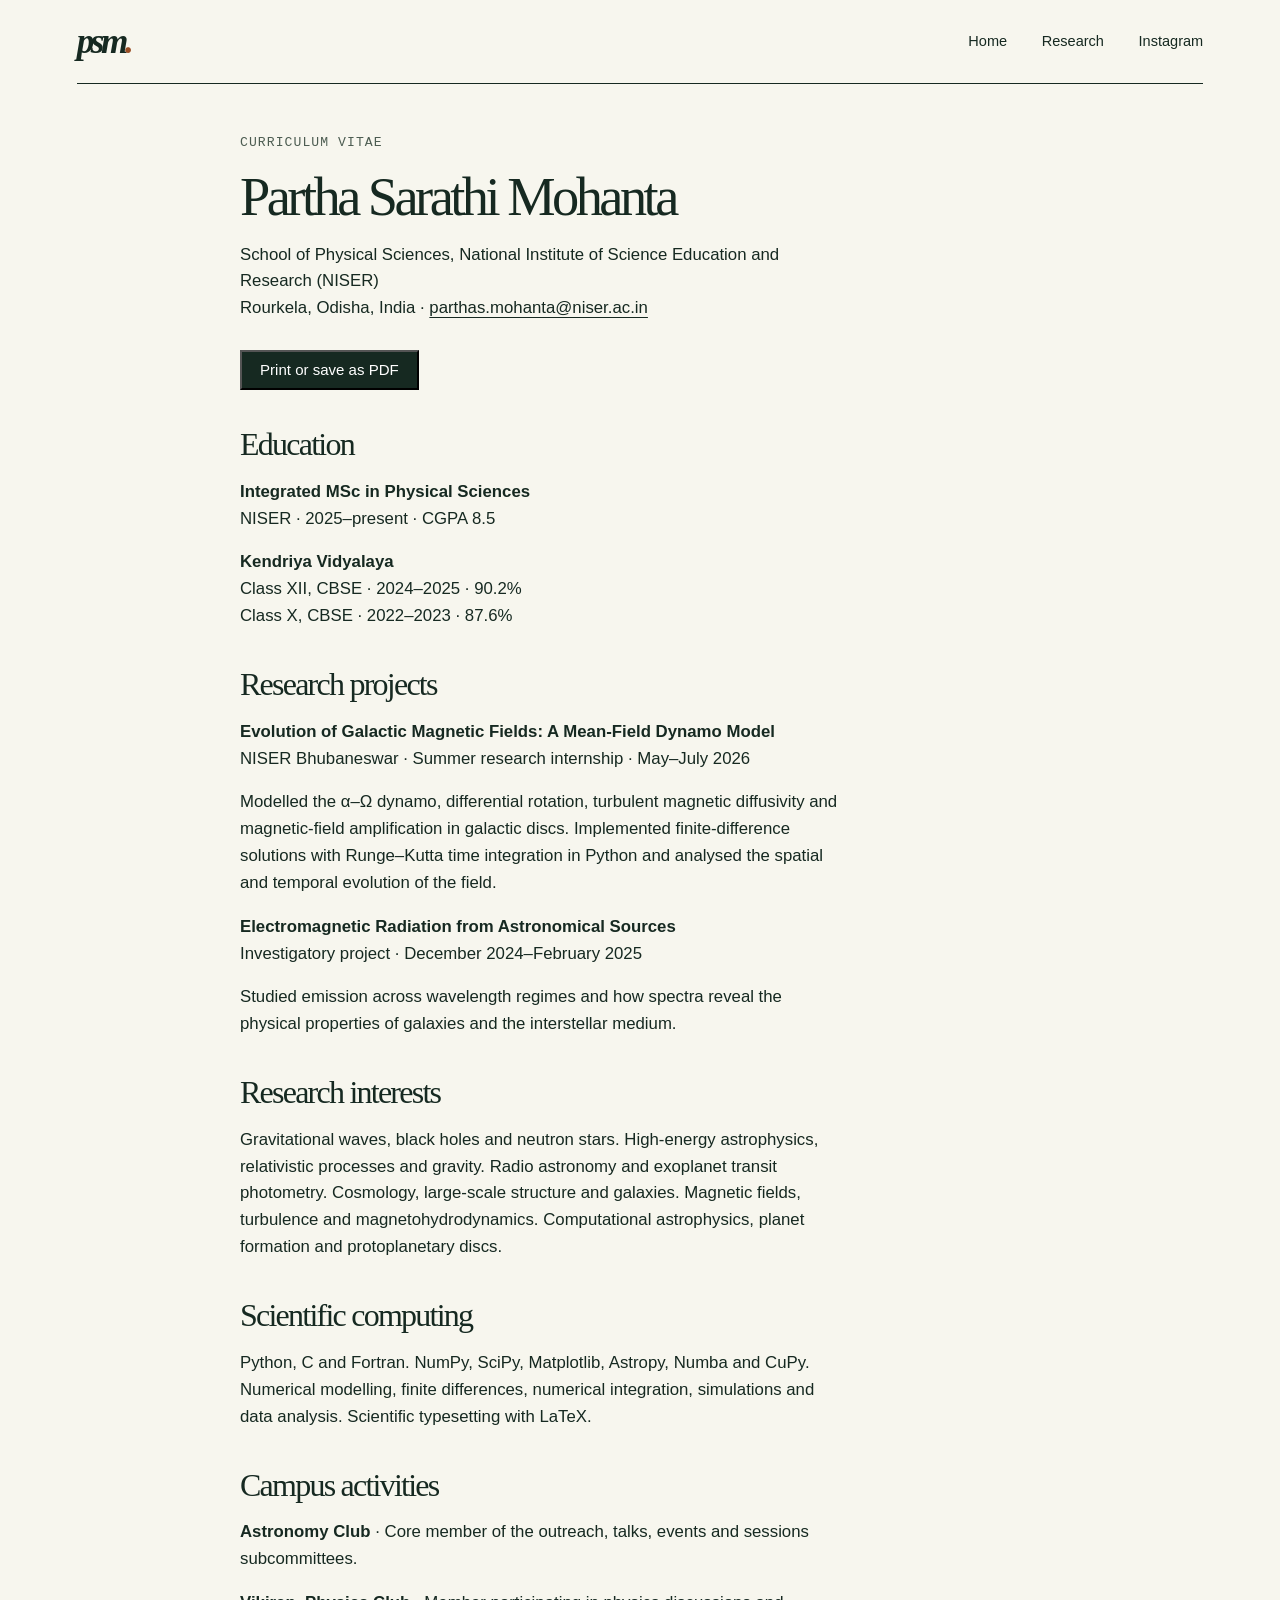
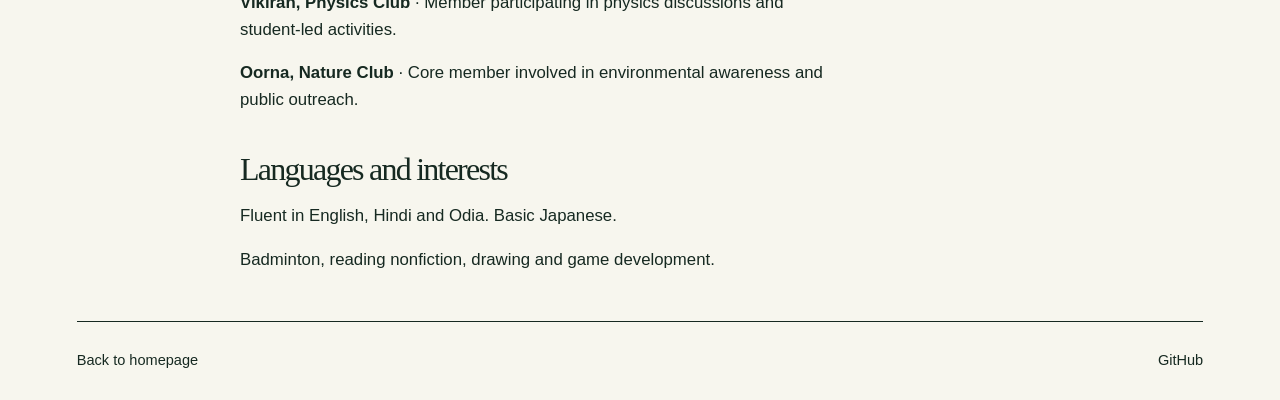
==== cv.html @ 34f89f82 "Add personal portfolio, printable CV and galactic field illustration" ====
<!doctype html><html lang="en"><head><meta charset="utf-8"><meta name="viewport" content="width=device-width,initial-scale=1"><title>Curriculum vitae · Partha Sarathi Mohanta</title><link rel="stylesheet" href="style.css"></head><body><a class="skip" href="#main">Skip to content</a><header><a class="mark" href="index.html" aria-label="Home">psm<span>.</span></a><nav aria-label="Main"><a href="index.html">Home</a><a href="index.html#research">Research</a><a href="https://www.instagram.com/partha._.007/">Instagram</a></nav></header><main class="cv" id="main"><p class="meta">Curriculum vitae</p><h1>Partha Sarathi Mohanta</h1><p>School of Physical Sciences, National Institute of Science Education and Research (NISER)<br>Rourkela, Odisha, India · <a href="mailto:parthas.mohanta@niser.ac.in">parthas.mohanta@niser.ac.in</a></p><button class="button print" type="button" onclick="window.print()">Print or save as PDF</button>
<h2>Education</h2><p><strong>Integrated MSc in Physical Sciences</strong><br>NISER · 2025–present · CGPA 8.5</p><p><strong>Kendriya Vidyalaya</strong><br>Class XII, CBSE · 2024–2025 · 90.2%<br>Class X, CBSE · 2022–2023 · 87.6%</p>
<h2>Research projects</h2><p><strong>Evolution of Galactic Magnetic Fields: A Mean-Field Dynamo Model</strong><br>NISER Bhubaneswar · Summer research internship · May–July 2026</p><p>Modelled the α–Ω dynamo, differential rotation, turbulent magnetic diffusivity and magnetic-field amplification in galactic discs. Implemented finite-difference solutions with Runge–Kutta time integration in Python and analysed the spatial and temporal evolution of the field.</p><p><strong>Electromagnetic Radiation from Astronomical Sources</strong><br>Investigatory project · December 2024–February 2025</p><p>Studied emission across wavelength regimes and how spectra reveal the physical properties of galaxies and the interstellar medium.</p>
<h2>Research interests</h2><p>Gravitational waves, black holes and neutron stars. High-energy astrophysics, relativistic processes and gravity. Radio astronomy and exoplanet transit photometry. Cosmology, large-scale structure and galaxies. Magnetic fields, turbulence and magnetohydrodynamics. Computational astrophysics, planet formation and protoplanetary discs.</p>
<h2>Scientific computing</h2><p>Python, C and Fortran. NumPy, SciPy, Matplotlib, Astropy, Numba and CuPy. Numerical modelling, finite differences, numerical integration, simulations and data analysis. Scientific typesetting with LaTeX.</p>
<h2>Campus activities</h2><p><strong>Astronomy Club</strong> · Core member of the outreach, talks, events and sessions subcommittees.</p><p><strong>Vikiran, Physics Club</strong> · Member participating in physics discussions and student-led activities.</p><p><strong>Oorna, Nature Club</strong> · Core member involved in environmental awareness and public outreach.</p>
<h2>Languages and interests</h2><p>Fluent in English, Hindi and Odia. Basic Japanese.</p><p>Badminton, reading nonfiction, drawing and game development.</p></main><footer><a href="index.html">Back to homepage</a><a href="https://github.com/ParthaXD">GitHub</a></footer></body></html>
---- style.css ----
:root{--paper:#f7f6ee;--ink:#162921;--muted:#4c5c51;--line:#bac2b4;--accent:#9a4e25}*{box-sizing:border-box}body{margin:0 auto;max-width:1540px;padding:0 clamp(1.2rem,6vw,7rem);background:var(--paper);color:var(--ink);font:1.05rem/1.6 "Helvetica Neue",Arial,sans-serif}a{color:inherit;text-underline-offset:.25em}a:hover{color:var(--accent)}a:focus-visible{outline:3px solid #a45325;outline-offset:5px}.skip{position:absolute;top:-6em}.skip:focus{top:1em;background:white;z-index:1}header,footer,nav,footer div{display:flex;align-items:center;justify-content:space-between}header{min-height:84px;border-bottom:1px solid var(--ink)}.mark{font:bold italic 2.2rem/1 Georgia,serif;letter-spacing:-.1em;text-decoration:none}.mark span,.cross{color:var(--accent)}nav,footer div{gap:clamp(.8rem,2.7vw,2.8rem)}nav a,footer a{font-size:.91rem;text-decoration:none}.hero{display:grid;grid-template-columns:1fr 1.03fr;gap:5%;align-items:center;padding:clamp(3rem,7vw,7rem) 0}.meta,small,.methods,figcaption{font-family:"Courier New",monospace}.meta{font-size:.82rem;letter-spacing:.08em;text-transform:uppercase;color:var(--muted);margin:0}.cross{font:1.65rem/1 Georgia;vertical-align:middle;margin-right:.5em}h1,h2,h3{font-family:Georgia,"Times New Roman",serif;font-weight:400}h1{font-size:clamp(3.35rem,5.7vw,6.1rem);letter-spacing:-.065em;line-height:.98;margin:.34em 0 .28em}h1 em{font-weight:400;color:#345944}.bio{max-width:34em;color:var(--muted)}.button{display:inline-block;margin-top:.7em;padding:.65em 1.2em;background:var(--ink);color:white;text-decoration:none;font-size:.94rem}.button:hover{background:#395740;color:white}figure{margin:0;padding:9px 9px 0;background:#e7e9df;border:1px solid #aab5a4}figure img{display:block;width:100%;height:auto}figcaption{display:flex;justify-content:space-between;flex-wrap:wrap;gap:.2em .7em;padding:.65em .3em;font-size:.78rem}figcaption i{color:var(--muted)}.section{display:grid;grid-template-columns:26% 1fr;border-top:1px solid var(--line);padding:3.3rem 0;scroll-margin-top:1rem}.section>.meta{padding-top:.65em}.section>div{max-width:780px}h2{font-size:clamp(2.6rem,4vw,4rem);line-height:1.05;letter-spacing:-.055em;margin:0 0 .5em}h3{font-size:clamp(1.6rem,2.65vw,2.6rem);line-height:1.14;letter-spacing:-.04em;margin:.25em 0}article{padding:1.25rem 0 .3rem}article+article{border-top:1px solid var(--line);margin-top:1.4rem}small,.methods{font-size:.85rem;color:var(--muted)}p{max-width:65ch}.textlink{font-weight:600}.cv{max-width:800px;margin:3rem auto}.cv h1{font-size:3.4rem}.cv h2{font-size:2rem;margin-top:1.2em}footer{border-top:1px solid var(--ink);padding:1.6em 0;gap:1em;flex-wrap:wrap}footer>span{font:italic 1.15rem Georgia}@media(max-width:780px){.hero{grid-template-columns:1fr;gap:2rem}.section{grid-template-columns:1fr;gap:1rem}header{min-height:68px}h1{font-size:clamp(3.5rem,10vw,5rem)}figure{max-width:650px}nav a{font-size:.85rem}.section{padding:2.4rem 0}}@media(max-width:350px){header{align-items:flex-start;flex-direction:column;padding:.6rem 0;gap:.5rem}}@media print{header,footer,.skip,.print{display:none}body{background:white;font-size:10pt}.cv{margin:0}.cv h2{break-after:avoid}}
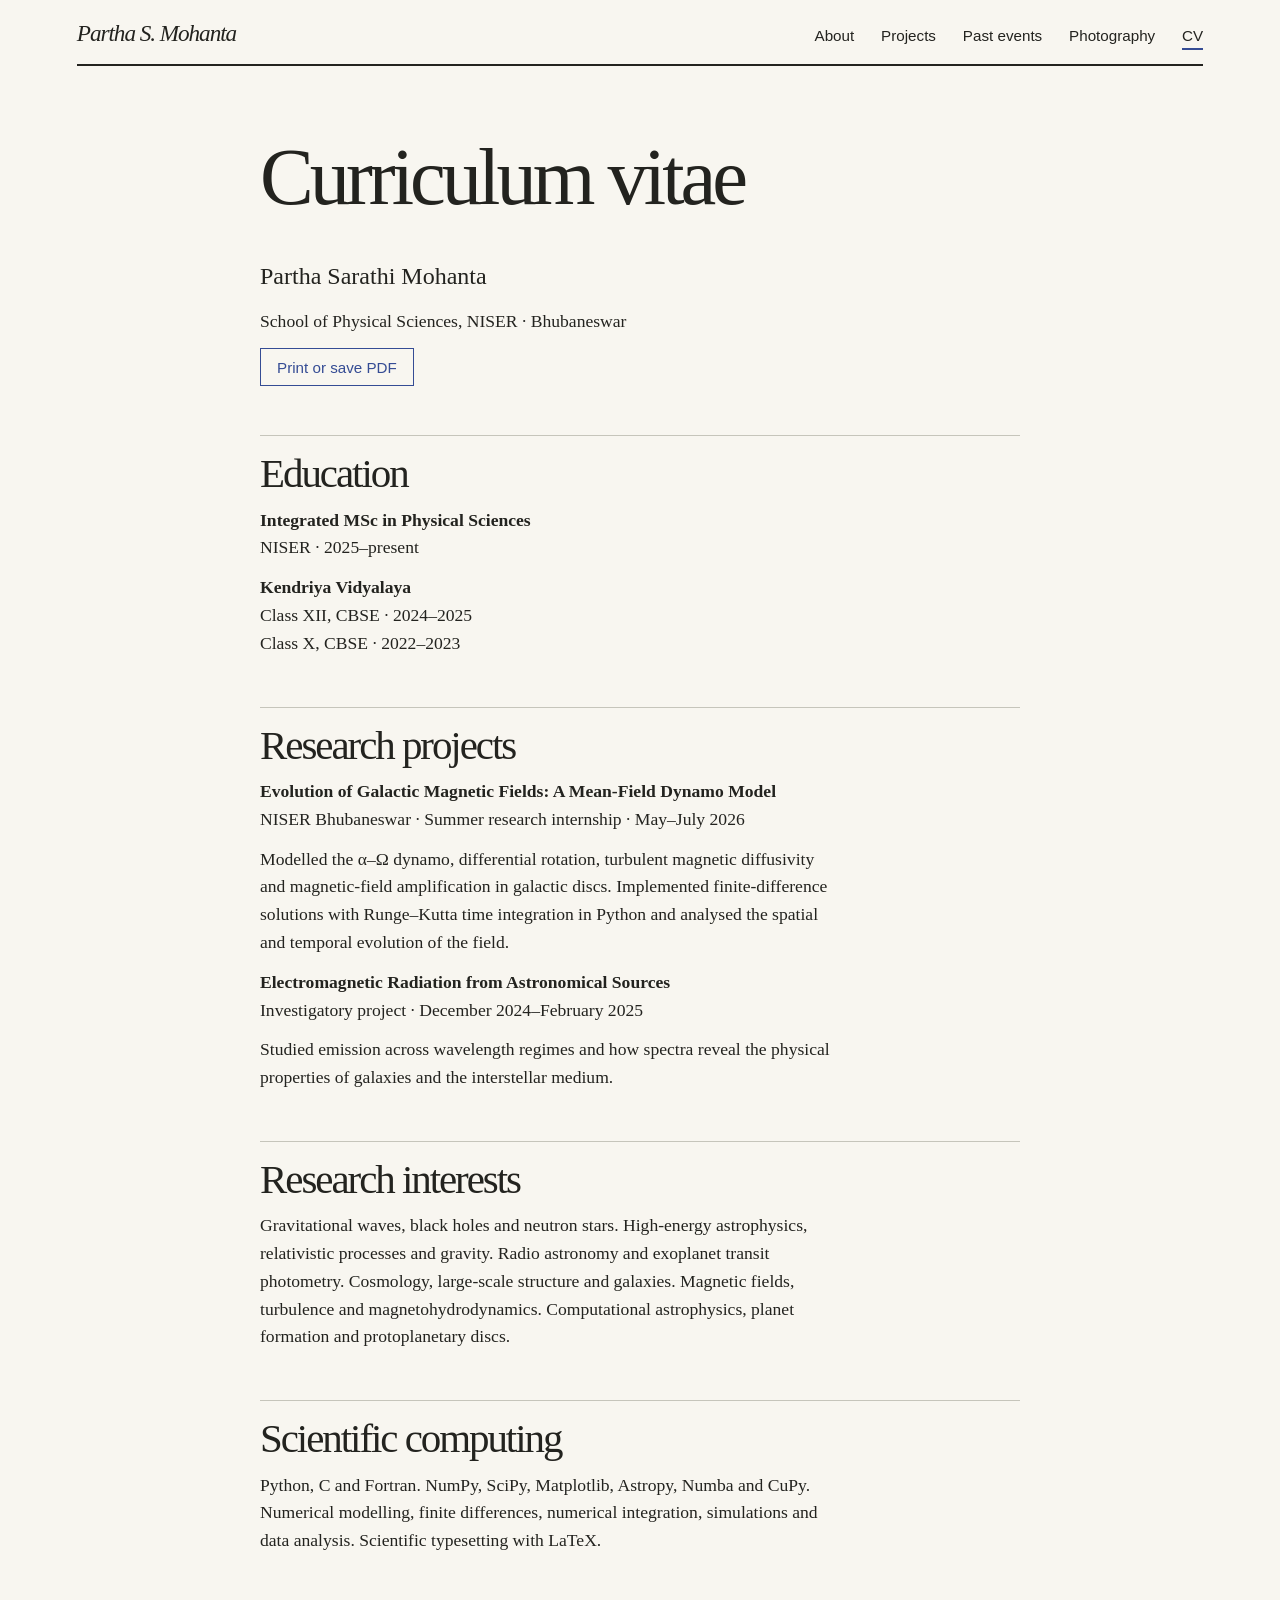
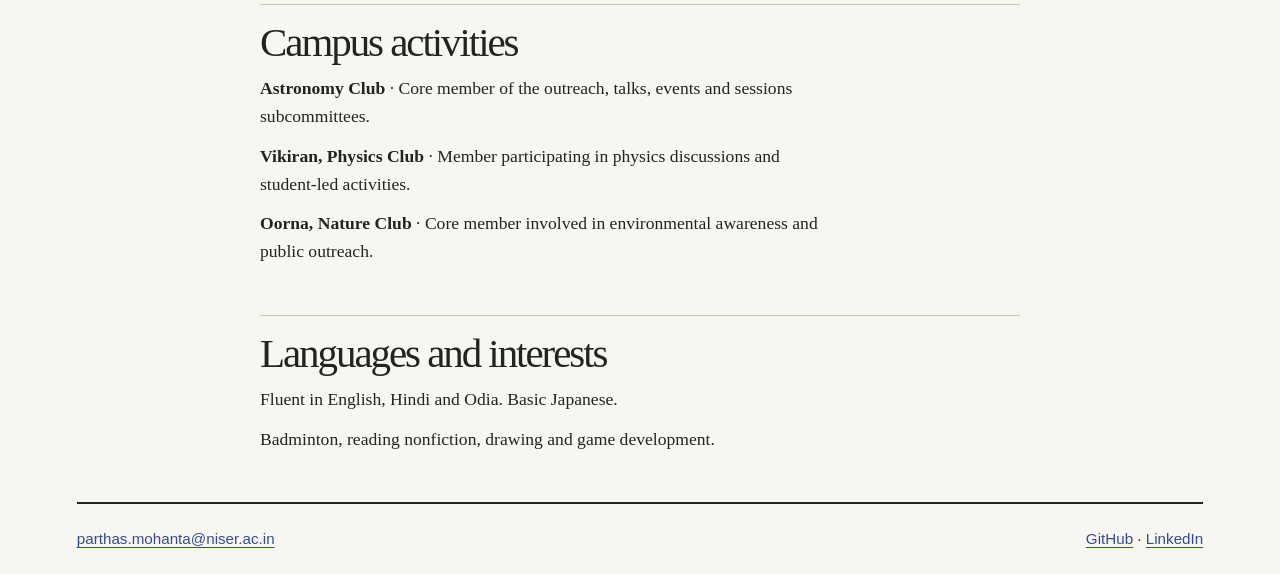
==== commit 30c52bba: "Rework portfolio navigation, add editable archives and remove grades" ====
--- a/cv.html
+++ b/cv.html
@@ -1,7 +1,26 @@
-<!doctype html><html lang="en"><head><meta charset="utf-8"><meta name="viewport" content="width=device-width,initial-scale=1"><title>Curriculum vitae · Partha Sarathi Mohanta</title><link rel="stylesheet" href="style.css"></head><body><a class="skip" href="#main">Skip to content</a><header><a class="mark" href="index.html" aria-label="Home">psm<span>.</span></a><nav aria-label="Main"><a href="index.html">Home</a><a href="index.html#research">Research</a><a href="https://www.instagram.com/partha._.007/">Instagram</a></nav></header><main class="cv" id="main"><p class="meta">Curriculum vitae</p><h1>Partha Sarathi Mohanta</h1><p>School of Physical Sciences, National Institute of Science Education and Research (NISER)<br>Rourkela, Odisha, India · <a href="mailto:parthas.mohanta@niser.ac.in">parthas.mohanta@niser.ac.in</a></p><button class="button print" type="button" onclick="window.print()">Print or save as PDF</button>
-<h2>Education</h2><p><strong>Integrated MSc in Physical Sciences</strong><br>NISER · 2025–present · CGPA 8.5</p><p><strong>Kendriya Vidyalaya</strong><br>Class XII, CBSE · 2024–2025 · 90.2%<br>Class X, CBSE · 2022–2023 · 87.6%</p>
+<!doctype html>
+<html lang="en">
+<head>
+  <meta charset="utf-8">
+  <meta name="viewport" content="width=device-width, initial-scale=1">
+  <meta name="theme-color" content="#f8f6f0">
+  <title>CV · Partha Sarathi Mohanta</title>
+  <link rel="stylesheet" href="style.css?v=2">
+</head>
+<body>
+<a class="skip" href="#main">Skip to content</a>
+<header>
+  <a class="signature" href="index.html">Partha S. Mohanta</a>
+  <nav aria-label="Main navigation"><a href="index.html">About</a> <a href="projects.html">Projects</a> <a href="events.html">Past events</a> <a href="photography.html">Photography</a> <a href="cv.html" aria-current="page">CV</a></nav>
+</header>
+<main id="main">
+<div class="cv"><h1 class="title">Curriculum vitae</h1><p class="byline">Partha Sarathi Mohanta</p><p>School of Physical Sciences, NISER · Bhubaneswar</p><button type="button" onclick="window.print()">Print or save PDF</button><h2>Education</h2><p><strong>Integrated MSc in Physical Sciences</strong><br>NISER · 2025–present</p><p><strong>Kendriya Vidyalaya</strong><br>Class XII, CBSE · 2024–2025<br>Class X, CBSE · 2022–2023</p>
 <h2>Research projects</h2><p><strong>Evolution of Galactic Magnetic Fields: A Mean-Field Dynamo Model</strong><br>NISER Bhubaneswar · Summer research internship · May–July 2026</p><p>Modelled the α–Ω dynamo, differential rotation, turbulent magnetic diffusivity and magnetic-field amplification in galactic discs. Implemented finite-difference solutions with Runge–Kutta time integration in Python and analysed the spatial and temporal evolution of the field.</p><p><strong>Electromagnetic Radiation from Astronomical Sources</strong><br>Investigatory project · December 2024–February 2025</p><p>Studied emission across wavelength regimes and how spectra reveal the physical properties of galaxies and the interstellar medium.</p>
 <h2>Research interests</h2><p>Gravitational waves, black holes and neutron stars. High-energy astrophysics, relativistic processes and gravity. Radio astronomy and exoplanet transit photometry. Cosmology, large-scale structure and galaxies. Magnetic fields, turbulence and magnetohydrodynamics. Computational astrophysics, planet formation and protoplanetary discs.</p>
 <h2>Scientific computing</h2><p>Python, C and Fortran. NumPy, SciPy, Matplotlib, Astropy, Numba and CuPy. Numerical modelling, finite differences, numerical integration, simulations and data analysis. Scientific typesetting with LaTeX.</p>
 <h2>Campus activities</h2><p><strong>Astronomy Club</strong> · Core member of the outreach, talks, events and sessions subcommittees.</p><p><strong>Vikiran, Physics Club</strong> · Member participating in physics discussions and student-led activities.</p><p><strong>Oorna, Nature Club</strong> · Core member involved in environmental awareness and public outreach.</p>
-<h2>Languages and interests</h2><p>Fluent in English, Hindi and Odia. Basic Japanese.</p><p>Badminton, reading nonfiction, drawing and game development.</p></main><footer><a href="index.html">Back to homepage</a><a href="https://github.com/ParthaXD">GitHub</a></footer></body></html>
+<h2>Languages and interests</h2><p>Fluent in English, Hindi and Odia. Basic Japanese.</p><p>Badminton, reading nonfiction, drawing and game development.</p></div>
+</main>
+<footer><a href="mailto:parthas.mohanta@niser.ac.in">parthas.mohanta@niser.ac.in</a><div><a href="https://github.com/ParthaXD">GitHub</a> · <a href="https://www.linkedin.com/in/partha">LinkedIn</a></div></footer>
+</body>
+</html>
--- a/style.css
+++ b/style.css
@@ -1 +1,76 @@
-:root{--paper:#f7f6ee;--ink:#162921;--muted:#4c5c51;--line:#bac2b4;--accent:#9a4e25}*{box-sizing:border-box}body{margin:0 auto;max-width:1540px;padding:0 clamp(1.2rem,6vw,7rem);background:var(--paper);color:var(--ink);font:1.05rem/1.6 "Helvetica Neue",Arial,sans-serif}a{color:inherit;text-underline-offset:.25em}a:hover{color:var(--accent)}a:focus-visible{outline:3px solid #a45325;outline-offset:5px}.skip{position:absolute;top:-6em}.skip:focus{top:1em;background:white;z-index:1}header,footer,nav,footer div{display:flex;align-items:center;justify-content:space-between}header{min-height:84px;border-bottom:1px solid var(--ink)}.mark{font:bold italic 2.2rem/1 Georgia,serif;letter-spacing:-.1em;text-decoration:none}.mark span,.cross{color:var(--accent)}nav,footer div{gap:clamp(.8rem,2.7vw,2.8rem)}nav a,footer a{font-size:.91rem;text-decoration:none}.hero{display:grid;grid-template-columns:1fr 1.03fr;gap:5%;align-items:center;padding:clamp(3rem,7vw,7rem) 0}.meta,small,.methods,figcaption{font-family:"Courier New",monospace}.meta{font-size:.82rem;letter-spacing:.08em;text-transform:uppercase;color:var(--muted);margin:0}.cross{font:1.65rem/1 Georgia;vertical-align:middle;margin-right:.5em}h1,h2,h3{font-family:Georgia,"Times New Roman",serif;font-weight:400}h1{font-size:clamp(3.35rem,5.7vw,6.1rem);letter-spacing:-.065em;line-height:.98;margin:.34em 0 .28em}h1 em{font-weight:400;color:#345944}.bio{max-width:34em;color:var(--muted)}.button{display:inline-block;margin-top:.7em;padding:.65em 1.2em;background:var(--ink);color:white;text-decoration:none;font-size:.94rem}.button:hover{background:#395740;color:white}figure{margin:0;padding:9px 9px 0;background:#e7e9df;border:1px solid #aab5a4}figure img{display:block;width:100%;height:auto}figcaption{display:flex;justify-content:space-between;flex-wrap:wrap;gap:.2em .7em;padding:.65em .3em;font-size:.78rem}figcaption i{color:var(--muted)}.section{display:grid;grid-template-columns:26% 1fr;border-top:1px solid var(--line);padding:3.3rem 0;scroll-margin-top:1rem}.section>.meta{padding-top:.65em}.section>div{max-width:780px}h2{font-size:clamp(2.6rem,4vw,4rem);line-height:1.05;letter-spacing:-.055em;margin:0 0 .5em}h3{font-size:clamp(1.6rem,2.65vw,2.6rem);line-height:1.14;letter-spacing:-.04em;margin:.25em 0}article{padding:1.25rem 0 .3rem}article+article{border-top:1px solid var(--line);margin-top:1.4rem}small,.methods{font-size:.85rem;color:var(--muted)}p{max-width:65ch}.textlink{font-weight:600}.cv{max-width:800px;margin:3rem auto}.cv h1{font-size:3.4rem}.cv h2{font-size:2rem;margin-top:1.2em}footer{border-top:1px solid var(--ink);padding:1.6em 0;gap:1em;flex-wrap:wrap}footer>span{font:italic 1.15rem Georgia}@media(max-width:780px){.hero{grid-template-columns:1fr;gap:2rem}.section{grid-template-columns:1fr;gap:1rem}header{min-height:68px}h1{font-size:clamp(3.5rem,10vw,5rem)}figure{max-width:650px}nav a{font-size:.85rem}.section{padding:2.4rem 0}}@media(max-width:350px){header{align-items:flex-start;flex-direction:column;padding:.6rem 0;gap:.5rem}}@media print{header,footer,.skip,.print{display:none}body{background:white;font-size:10pt}.cv{margin:0}.cv h2{break-after:avoid}}
+:root {
+  --ink: #23231f;
+  --paper: #f8f6f0;
+  --blue: #354c94;
+  --muted: #575952;
+  --rule: #c6c5bb;
+}
+* { box-sizing: border-box; }
+body { max-width: 1330px; margin: auto; padding: 0 clamp(1.2rem,6vw,6rem); background: var(--paper); color: var(--ink); font: 1.1rem/1.58 Georgia, serif; }
+a { color: var(--blue); text-underline-offset: .2em; }
+a:hover { text-decoration-thickness: 2px; }
+a:focus-visible, button:focus-visible { outline: 2px solid var(--blue); outline-offset: 4px; }
+.skip { position: absolute; top: -5rem; }
+.skip:focus { top: 0; background: white; z-index: 2; }
+header, nav, footer, figcaption { display: flex; align-items: baseline; justify-content: space-between; gap: 1rem; }
+header { padding: 1.25rem 0 .9rem; border-bottom: 2px solid var(--ink); flex-wrap: wrap; }
+.signature { font: italic 1.45rem Georgia,serif; letter-spacing: -.045em; color: var(--ink); text-decoration: none; }
+nav { flex-wrap: wrap; gap: .35rem clamp(.8rem,2.1vw,2.4rem); }
+nav a, footer, button { font: .95rem/1.65 Arial, sans-serif; }
+nav a { position: relative; text-decoration: none; color: var(--ink); }
+nav a::after { content: ''; display: block; height: 2px; background: var(--blue); transform: scaleX(0); transform-origin: left; transition: transform .24s ease; }
+nav a:hover::after, nav a[aria-current]::after { transform: scaleX(1); }
+main { min-height: 66vh; }
+.cover { display: grid; grid-template-columns: 1fr 1fr; align-items: center; gap: 6%; padding: clamp(3rem,6vw,6rem) 0; }
+h1, h2, p, figure { margin: 0; }
+h1, h2 { font-weight: normal; line-height: 1.03; letter-spacing: -.05em; }
+h1 { font-size: clamp(3.5rem,6.3vw,6.8rem); }
+h1 em { color: var(--blue); }
+.title { margin: .85em 0 .5em; }
+h2 { font-size: clamp(1.8rem,3.2vw,3rem); }
+h2 a { color: inherit; text-decoration-thickness: 1px; text-decoration-color: var(--rule); }
+p { max-width: 66ch; }
+p + p, h2 + p, p + button { margin-top: .75rem; }
+.lede h1 { margin: .24em 0; }
+.lede > p { max-width: 42ch; }
+.dateline, figcaption { color: var(--muted); font: .86rem/1.6 "Courier New",monospace; }
+.plate { padding: .6rem .6rem 0; border: 1px solid var(--rule); background: #fffef9; transform: rotate(-1.3deg); }
+.print { overflow: hidden; }
+img { display: block; width: 100%; height: auto; }
+figcaption { padding: .55rem .2rem; flex-wrap: wrap; gap: 0 .8rem; }
+.line { display: grid; grid-template-columns: minmax(9rem,24%) 1fr; gap: 2rem; border-top: 1px solid var(--rule); padding: 2rem 0; }
+.line a:not(h2 a) { display: inline-block; }
+.line p + a { margin-top: .7rem; }
+.gallery { display: grid; grid-template-columns: repeat(auto-fit,minmax(min(100%,18rem),1fr)); gap: 2rem; margin: 2rem 0; align-items: start; }
+.gallery a { display: block; overflow: hidden; }
+.gallery img { transition: transform .4s; }
+.gallery a:hover img { transform: scale(1.025); }
+.empty, .photo-intro { border-top: 1px solid var(--rule); padding-top: 1rem; }
+.entries:has(article) + .empty { display: none; }
+.cv { max-width: 760px; margin: auto; }
+.cv h2 { border-top: 1px solid var(--rule); padding-top: 1rem; margin-top: 1.2em; }
+.byline { font-size: 1.5rem; }
+button { padding: .35rem 1rem; background: transparent; border: 1px solid var(--blue); color: var(--blue); cursor: pointer; }
+footer { flex-wrap: wrap; margin-top: 3rem; padding: 1.4rem 0; border-top: 2px solid var(--ink); }
+@media (prefers-reduced-motion: no-preference) {
+  main { animation: enter .5s ease-out both; }
+  .plate { animation: settle 1s ease-out both; }
+  .plate img { animation: drift 3.5s ease-out both; }
+  @keyframes enter { from { opacity: .2; transform: translateY(9px); } }
+  @keyframes settle { from { transform: rotate(.8deg) translateY(12px); } }
+  @keyframes drift { from { transform: scale(1.08); } }
+}
+@media (prefers-reduced-motion: reduce) { *, *::after { transition: none !important; } }
+@media (max-width: 720px) {
+  header { gap: .6rem; }
+  nav { width: 100%; justify-content: flex-start; }
+  .cover, .line { grid-template-columns: 1fr; gap: 1rem; }
+  .plate { margin-top: 1rem; }
+  .line { padding: 1.4rem 0; }
+}
+@media print {
+  header, footer, button, .skip { display: none; }
+  body { background: white; font-size: 11pt; padding: 0; }
+  main { animation: none; }
+  .cv h2 { break-after: avoid; font-size: 18pt; }
+}
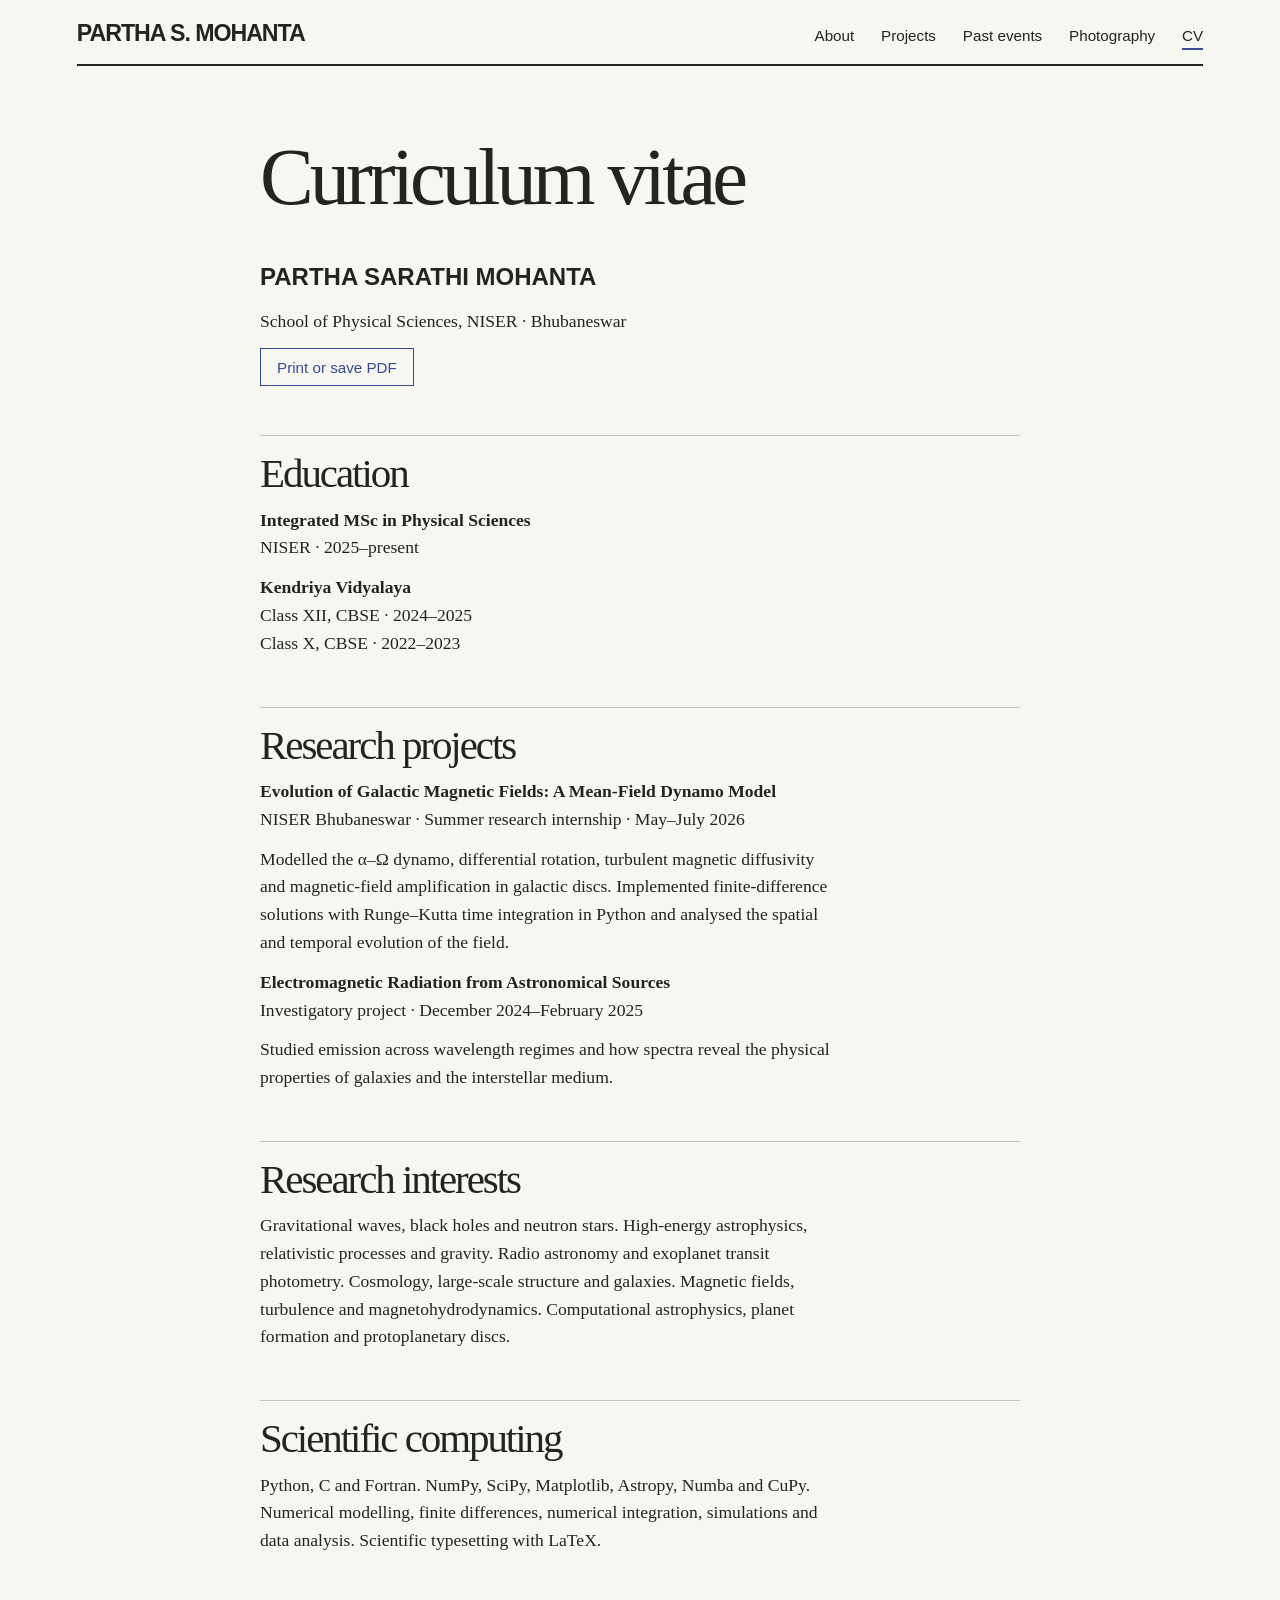
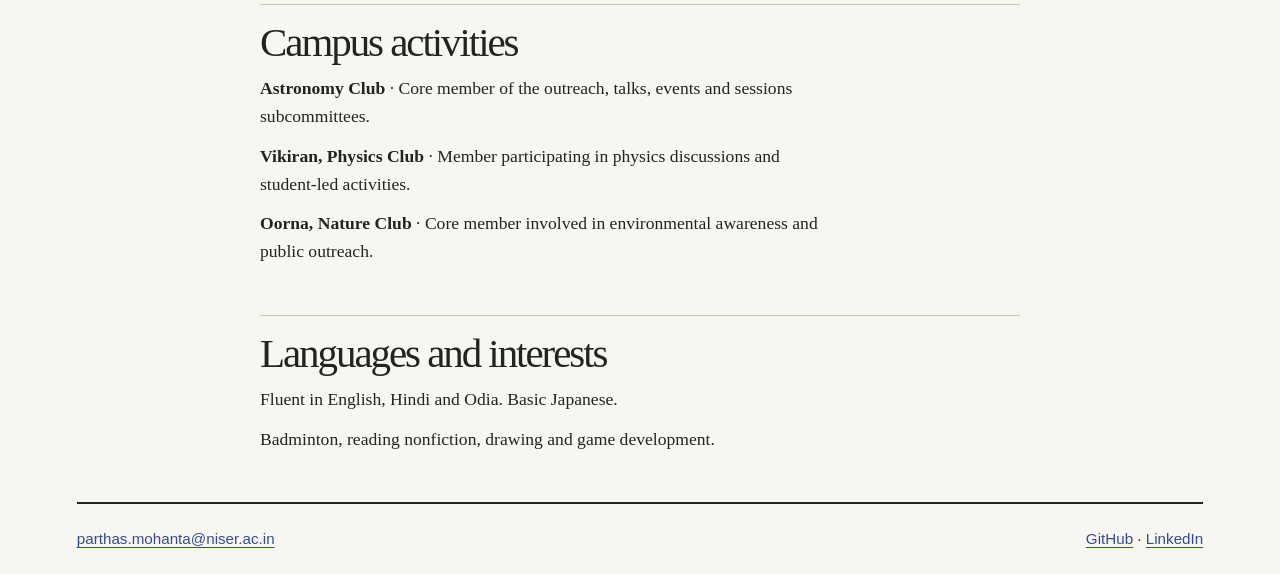
==== commit 2aba00dc: "Feature the galactic dynamo plot and add five photo and event slots each" ====
--- a/cv.html
+++ b/cv.html
@@ -5,7 +5,7 @@
   <meta name="viewport" content="width=device-width, initial-scale=1">
   <meta name="theme-color" content="#f8f6f0">
   <title>CV · Partha Sarathi Mohanta</title>
-  <link rel="stylesheet" href="style.css?v=2">
+  <link rel="stylesheet" href="style.css?v=3">
 </head>
 <body>
 <a class="skip" href="#main">Skip to content</a>
--- a/style.css
+++ b/style.css
@@ -74,3 +74,19 @@
   main { animation: none; }
   .cv h2 { break-after: avoid; font-size: 18pt; }
 }
+
+.name, .signature, .byline {
+  font-family: "Arial Black", "Helvetica Neue", Arial, sans-serif;
+  font-style: normal;
+  font-weight: 900;
+  text-transform: uppercase;
+}
+.name { font-size: clamp(2.9rem, 6vw, 5.8rem); line-height: .94; }
+.print { display: block; }
+.plate { transform: none; }
+.photo-slot { border: 1px solid var(--rule); padding: .45rem; }
+.blank-print {
+  aspect-ratio: 4 / 3;
+  background: repeating-linear-gradient(135deg, #eeede6 0 8px, #e4e3db 8px 9px);
+}
+.event-slot h2 { font-size: 1.5rem; color: var(--muted); }
